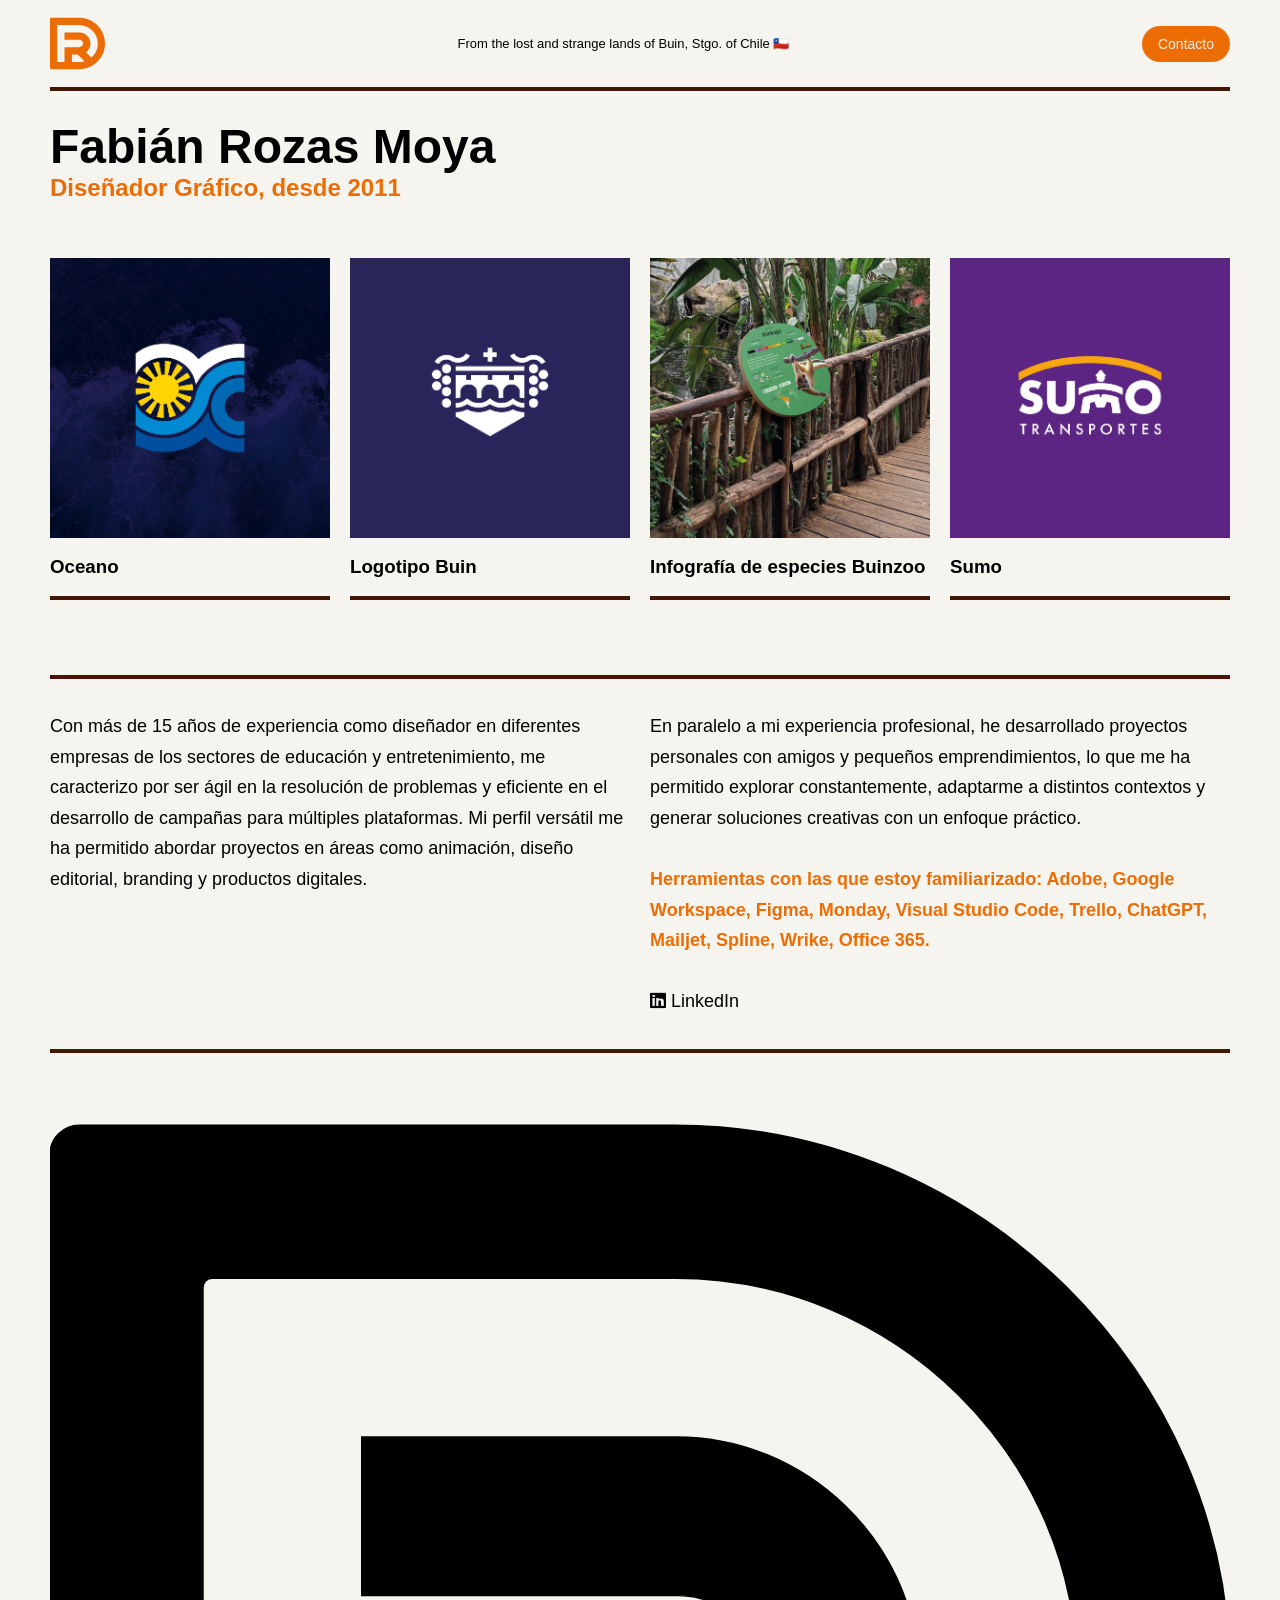
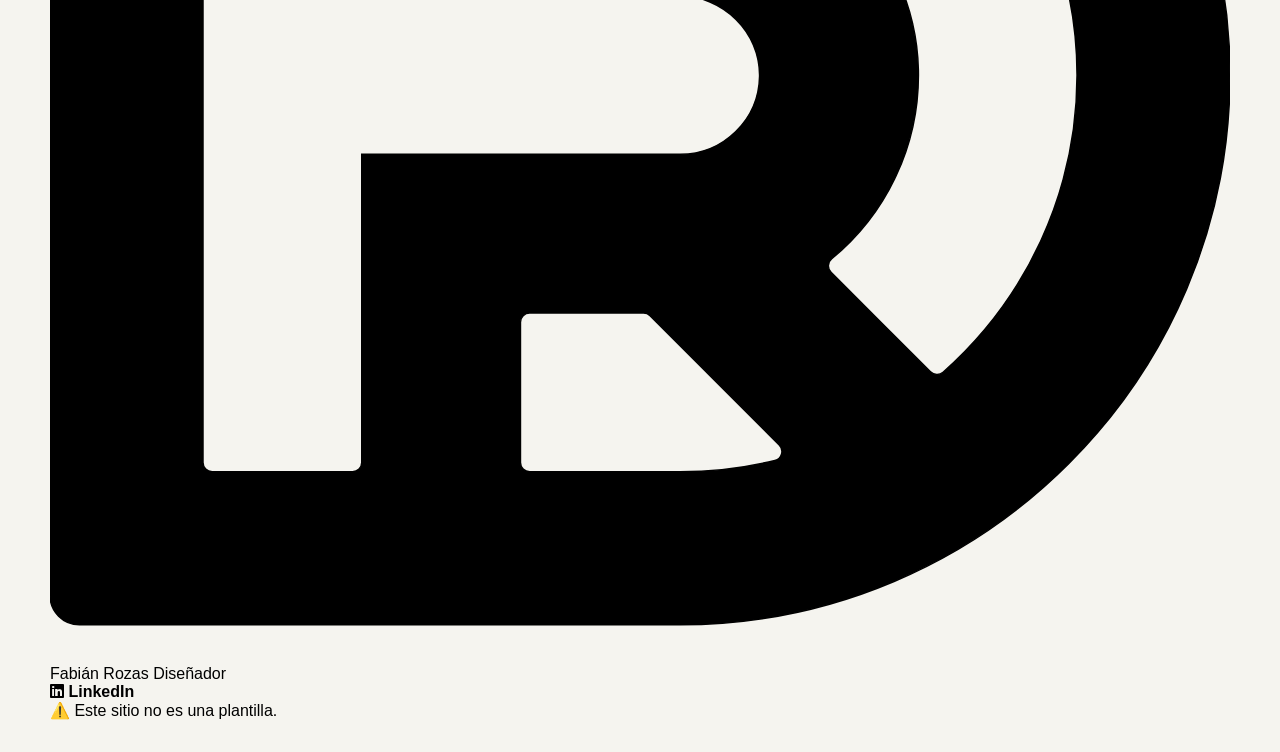
==== index.html @ 850af63e "Update index.html reemplazo de nueva estructura Footer" ====
<html lang="es">
<head>
  <meta charset="UTF-8" />
  <meta name="viewport" content="width=device-width, initial-scale=1.0" />
  <title>Fabián Rozas - Diseñador</title>
<link rel="icon" type="fav.svg" href="img/fav.svg">
<link rel="stylesheet" href="https://cdnjs.cloudflare.com/ajax/libs/font-awesome/6.5.0/css/all.min.css">
  <link rel="stylesheet" href="style.css" />
</head>

<body class="body-container">
  <!-- HEADER -->
  <header class="header container">
    <div class="header-inner">
      <a href="index.html">
        <div class="logo">
  <svg xmlns="http://www.w3.org/2000/svg" viewBox="0 0 800 800" style="width:55px;">
    <defs>
      <style>.st0 { fill: currentColor; stroke: currentColor; stroke-miterlimit: 10; }</style>
    </defs>
    <path class="st0" d="M19.95,772.76h407.29c205.6,0,372.86-167.32,372.76-372.95-.1-204.92-171.06-372.57-375.98-372.57H19.95C8.93,27.24,0,36.17,0,47.19v705.62c0,11.02,8.93,19.95,19.95,19.95ZM491.47,661.31c-20.58,5.04-42.09,7.73-64.22,7.73h-102.04c-3.45,0-6.25-2.8-6.25-6.25v-95.12c0-3.45,2.8-6.25,6.25-6.25h77.17c1.66,0,3.25.66,4.42,1.83l87.57,87.57c3.43,3.43,1.82,9.33-2.89,10.49ZM103.73,137.21c0-3.45,2.8-6.24,6.25-6.24h314.29c148.17,0,272.2,121.22,272.01,269.38-.1,80.08-35.21,151.95-90.82,201.17-2.45,2.17-6.18,2.02-8.5-.3-13.01-13.01-53.32-53.32-67.42-67.42-2.6-2.6-2.38-6.85.46-9.19,36.74-30.32,59.85-76.57,58.73-128.19-1.9-86.85-76.81-157.85-163.69-157.85,0,0-213.69,0-213.69,0v107.61h214.69c30.16,0,55.58,24.68,55.01,54.84-.55,29.23-24.41,52.76-53.77,52.77,0,0-215.93,0-215.93,0v208.98c0,3.45-2.8,6.25-6.25,6.25h-95.12c-3.45,0-6.25-2.78-6.25-6.23V137.21Z"/>
  </svg>
</div>
      </a>
      <p class="location">From the lost and strange lands of Buin, Stgo. of Chile 🇨🇱</p>
      <a href="https://wa.me/qr/6H3SVH5NXEW7H1"><button class="btn">Contacto</button></a>
    </div>
  </header>

  <!-- HERO -->
    <section class="container">
    <div class="hero-left">
      <h1>Fabián Rozas Moya</h1>
      <h2>Diseñador Gráfico, desde 2011</h2>
    </div>
  </section>

  <!-- PROYECTOS -->
  <main class="container">
    <section id="proyectos" class="grid"></section>
  </main>

    <!-- BIO -->
  <section class="bio container">
    <div class="bio-col">
      <p>
        Con más de 15 años de experiencia como diseñador en diferentes empresas de los sectores de educación y entretenimiento, me caracterizo por ser ágil en la resolución de problemas y eficiente en el desarrollo de campañas para múltiples plataformas. Mi perfil versátil me ha permitido abordar proyectos en áreas como animación, diseño editorial, branding y productos digitales.</p><br>
    </div>

    <div class="bio-col">
      <p>
       En paralelo a mi experiencia profesional, he desarrollado proyectos personales con amigos y pequeños emprendimientos, lo que me ha permitido explorar constantemente, adaptarme a distintos contextos y generar soluciones creativas con un enfoque práctico.</p>
      <p class="tools"><br>
        <strong>Herramientas con las que estoy familiarizado: Adobe, Google Workspace, Figma, Monday, Visual Studio Code, Trello, ChatGPT, Mailjet, Spline, Wrike, Office 365.</strong><p><br>
  <a href="https://www.linkedin.com/in/fabianrozas/" target="_blank">
    <i class="fa-brands fa-linkedin"></i> LinkedIn</a>
</p>
      </p>
    </div>
  </section>

    <!-- FOOTER -->
<footer class="footer container">
  <div class="footer-left">
    <div class="logo"><img src="img/logo-frd.svg" alt="Logotipo FRD"></div>
    <span class="name">Fabián Rozas Diseñador</span>
  </div>

  <div class="divider"></div>

  <div class="footer-center"><strong>
  <a href="https://www.linkedin.com/in/fabianrozas/" target="_blank">
    <i class="fa-brands fa-linkedin"></i> LinkedIn</a></strong>
  </div>

  <div class="footer-right">
    <span>⚠️ Este sitio no es una plantilla.</span>
  </div>
</footer>


  <!-- JS -->
  <script src="app.js"></script>
</body>
</html>
---- style.css ----
:root {
  --bg: #F5F4EF;
  --accent: #ed6d05;
  --text: #000;
  --muted: #fdde8a; 
  --line: #451603;
}

* {
    margin: 0;
    padding: 0;
    box-sizing: border-box;
    text-decoration: none;
}

a {
  color:var(--text);
}

body {
  font-family: "Helvetica Neue", Helvetica, Arial, sans-serif;
  background-color:var(--bg);
}

.body-container {
  padding: 0 50px;
}

.header {
  padding: 16px 0;
  border-bottom: 4px solid var(--line);
}

.logo svg {
  color:var(--accent);
}

.header-inner {
  display: grid;
  grid-template-columns: auto 1fr auto;
  align-items: center;
  align-content: center;
}

.location {
  text-align: center;
  font-size: 13px;
  color: var(--text);
}

.container {
 max-width: 1240px;
 margin: auto;
 
}

img {
  max-width: 100%;
  height: auto;
}

.hero {
  display: grid;
  grid-template-columns: 1fr auto;
  align-items: center;
  padding: 28px 0 28px;
  align-items: end;
}

.hero-left {
  align-items: center;
  padding: 28px 0 28px;
  align-items: end;
}

.hero-left h1 {
  color:var(--text);
  font-size: 3rem;
  margin: 0;
}

.hero-left h2 {
  color:var(--accent);
  
}

.hero p {
  margin-bottom: 16px;
  font-size: 18px;
  line-height: 1.7;
  font-weight: 500;
  color: var(--text);
}

.btn {
  color:#F3F2EE;
  background: var(--accent);
  border: none;
  padding: 10px 16px;
  border-radius: 999px;
  font-size: 14px;
  cursor: pointer;
  align-self: flex-start;
}

.grid {
  display: grid;
  grid-template-columns: repeat(auto-fit, minmax(280px, 1fr));
  gap: 20px;
  padding: 28px 0 75px;
}

.card {
  overflow: hidden;
  cursor: pointer;
  transition: 0.3s ease;
}

.card img {
  width: 100%;
  aspect-ratio: 1 / 1;
  display: block;
  object-fit: cover;
}

.card h3 {
  padding: 18px 0 18px;
  border-bottom: 4px solid var(--line);
}

.card p {
  margin: 0;
  opacity: 0.6;
}

.card:hover {
  transform: scale(1.03);
}

.galeria {
  display: grid;
  justify-items: center;
  grid-template-columns: 1fr;
  gap: 20px;
  padding: 20px 0;
}

/* BIO */
.bio {
  display: grid;
  grid-template-columns: 1fr 1fr;
  gap: 20px;
  padding: 32px 0;
  border-top: 4px solid var(--line);
  border-bottom: 4px solid var(--line);
}

.bio p {
  font-size: 18px;
  line-height: 1.7;
  font-weight: 500;
  color: var(--text);
}

.bio strong {
  color: var(--accent);
}

/* FOOTER */
.footer {
  padding: 32px 0;
}

.footer-inner {
  text-align: center;
}

.back-btn {
  display: inline-block;
  margin: 20px 0;
  text-decoration: none;
  color: var(--accent);
  font-size: 14px;
}


/* ----------------------------- TABLET -----------------------------*/

@media (max-width: 1024px) {

  .body-container {
    padding: 0 15px;
  }
  .bio {
    grid-template-columns: 1fr;
  }

  .hero h1 {
    font-size: 3rem;
    margin: 0;
    padding: 18px 0px;
  }

    .hero h2 {
    margin: 0;
    padding: 0 0 18px;
  }

}

/* ----------------------------- MOBILE ----------------------------- */
@media (max-width: 640px) {

 .location {
    display: none;
  }

.hero-left {
  text-align: center;
  align-items: center;
  padding: 28px 0 28px;
  align-items: end;
}

.hero-left h1 {
  color: var(--text);
  font-size: 38px;
  line-height: 1;
  margin: 0 0 8px;
}
  
  .header-inner {
    display: flex;
    grid-template-columns: 1fr 1fr;
    text-align: center;
    height: auto;
    justify-content: space-between;
  }

  .hero {
    grid-template-columns: 1fr;
    gap: 20px;
    text-align: center;
  }

  .avatar {
    margin: 0 auto;
  }

  .hero p {
    text-align: left;
}

  .hero h1 {
    font-size: 32px;
    text-align: left;
  }

  .hero h2 {
    font-size: 18px;
  }

  .works {
    grid-template-columns: 1fr;
  }
  

}
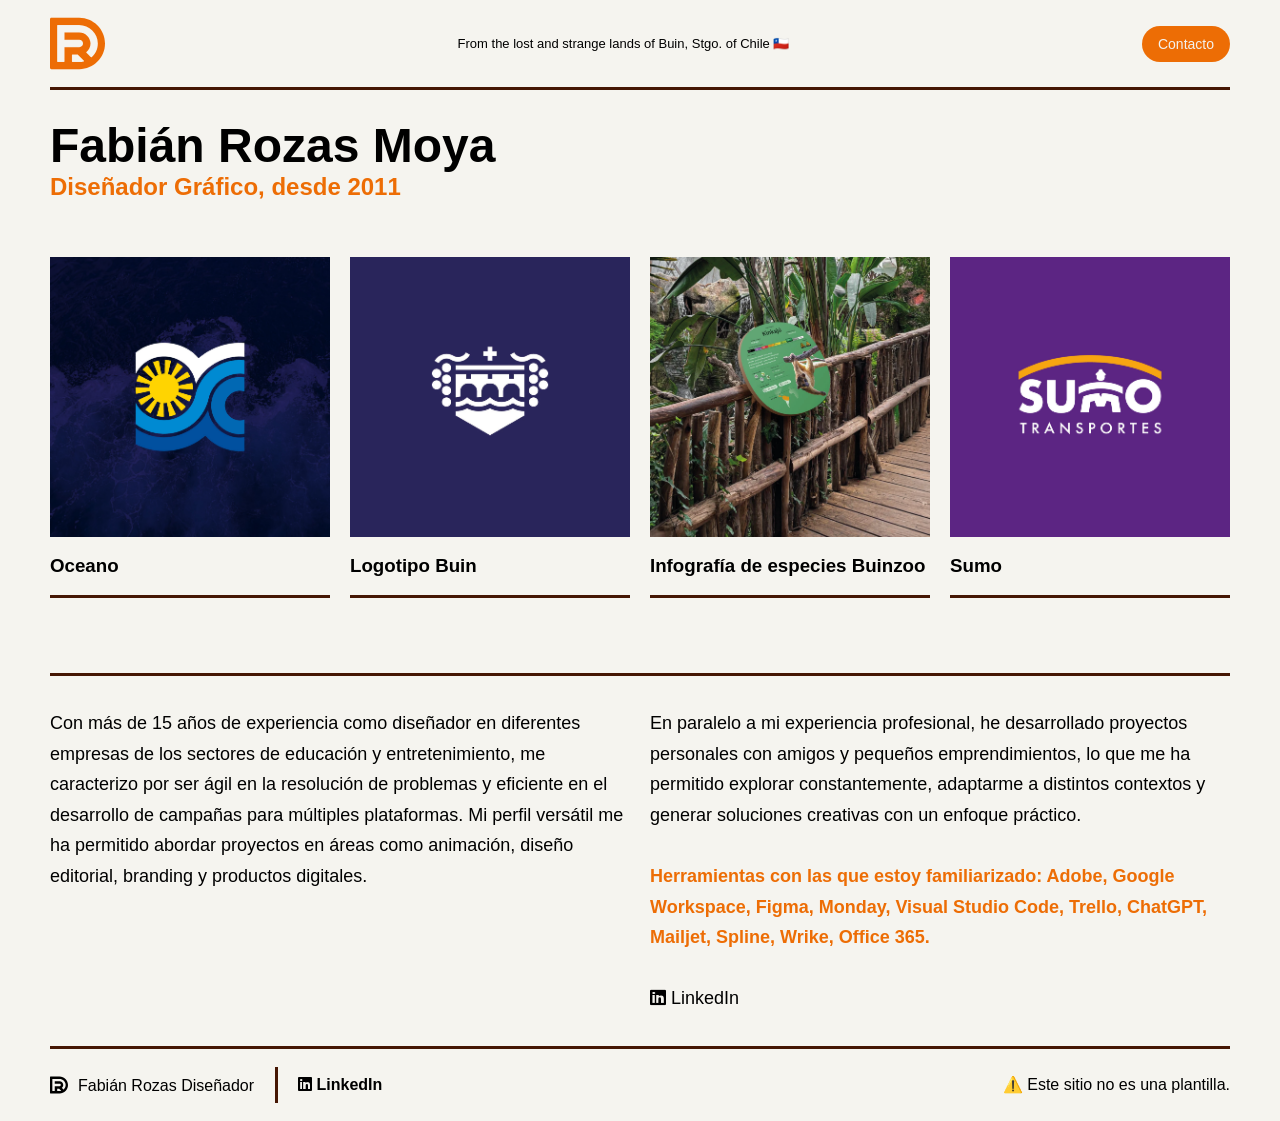
==== commit 9c8bd427: "Update index.html" ====
--- a/index.html
+++ b/index.html
@@ -62,7 +62,7 @@
     <!-- FOOTER -->
 <footer class="footer container">
   <div class="footer-left">
-    <div class="logo"><img src="img/logo-frd.svg" alt="Logotipo FRD"></div>
+    <div class="logo-footer"><img src="img/logo-frd.svg" alt="Logotipo FRD"></div>
     <span class="name">Fabián Rozas Diseñador</span>
   </div>
 
--- a/style.css
+++ b/style.css
@@ -3,7 +3,8 @@
   --accent: #ed6d05;
   --text: #000;
   --muted: #fdde8a; 
-  --line: #451603;
+  --line: 3px solid #451603;
+  
 }
 
 * {
@@ -28,7 +29,7 @@
 
 .header {
   padding: 16px 0;
-  border-bottom: 4px solid var(--line);
+  border-bottom: var(--line);
 }
 
 .logo svg {
@@ -125,7 +126,7 @@
 
 .card h3 {
   padding: 18px 0 18px;
-  border-bottom: 4px solid var(--line);
+  border-bottom: var(--line);
 }
 
 .card p {
@@ -151,8 +152,8 @@
   grid-template-columns: 1fr 1fr;
   gap: 20px;
   padding: 32px 0;
-  border-top: 4px solid var(--line);
-  border-bottom: 4px solid var(--line);
+  border-top: var(--line);
+  border-bottom: var(--line);
 }
 
 .bio p {
@@ -168,11 +169,49 @@
 
 /* FOOTER */
 .footer {
-  padding: 32px 0;
-}
-
-.footer-inner {
-  text-align: center;
+  color: var(--text);
+  display: flex;
+  align-items: center;
+  justify-content: space-between;
+  padding: 18px 0;
+  font-size: 16px;
+  font-weight: 500;
+}
+
+/* LEFT */
+.footer-left {
+  display: flex;
+  align-items: flex-end;
+  gap: 10px;
+}
+
+.logo-footer {
+  width: 18px;
+  height: 21px;
+  display: flex;
+  align-items: center;
+  justify-content: center;
+  font-weight: bold;
+}
+
+/* DIVIDER */
+.divider {
+  width: 4px;
+  height: 36px;
+  border-right: var(--line);
+  margin: 0 20px;
+}
+
+/* CENTER */
+.footer-center {
+  display: flex;
+  align-items: center;
+}
+
+/* RIGHT */
+.footer-right {
+  margin-left: auto;
+  text-align: right;
 }
 
 .back-btn {
@@ -183,6 +222,14 @@
   font-size: 14px;
 }
 
+.back-btn {
+  display: inline-block;
+  margin: 20px 0;
+  text-decoration: none;
+  color: var(--accent);
+  font-size: 14px;
+}
+
 
 /* ----------------------------- TABLET -----------------------------*/
 
@@ -213,6 +260,10 @@
 
  .location {
     display: none;
+  }
+  
+ .name {
+  display: none;
   }
 
 .hero-left {
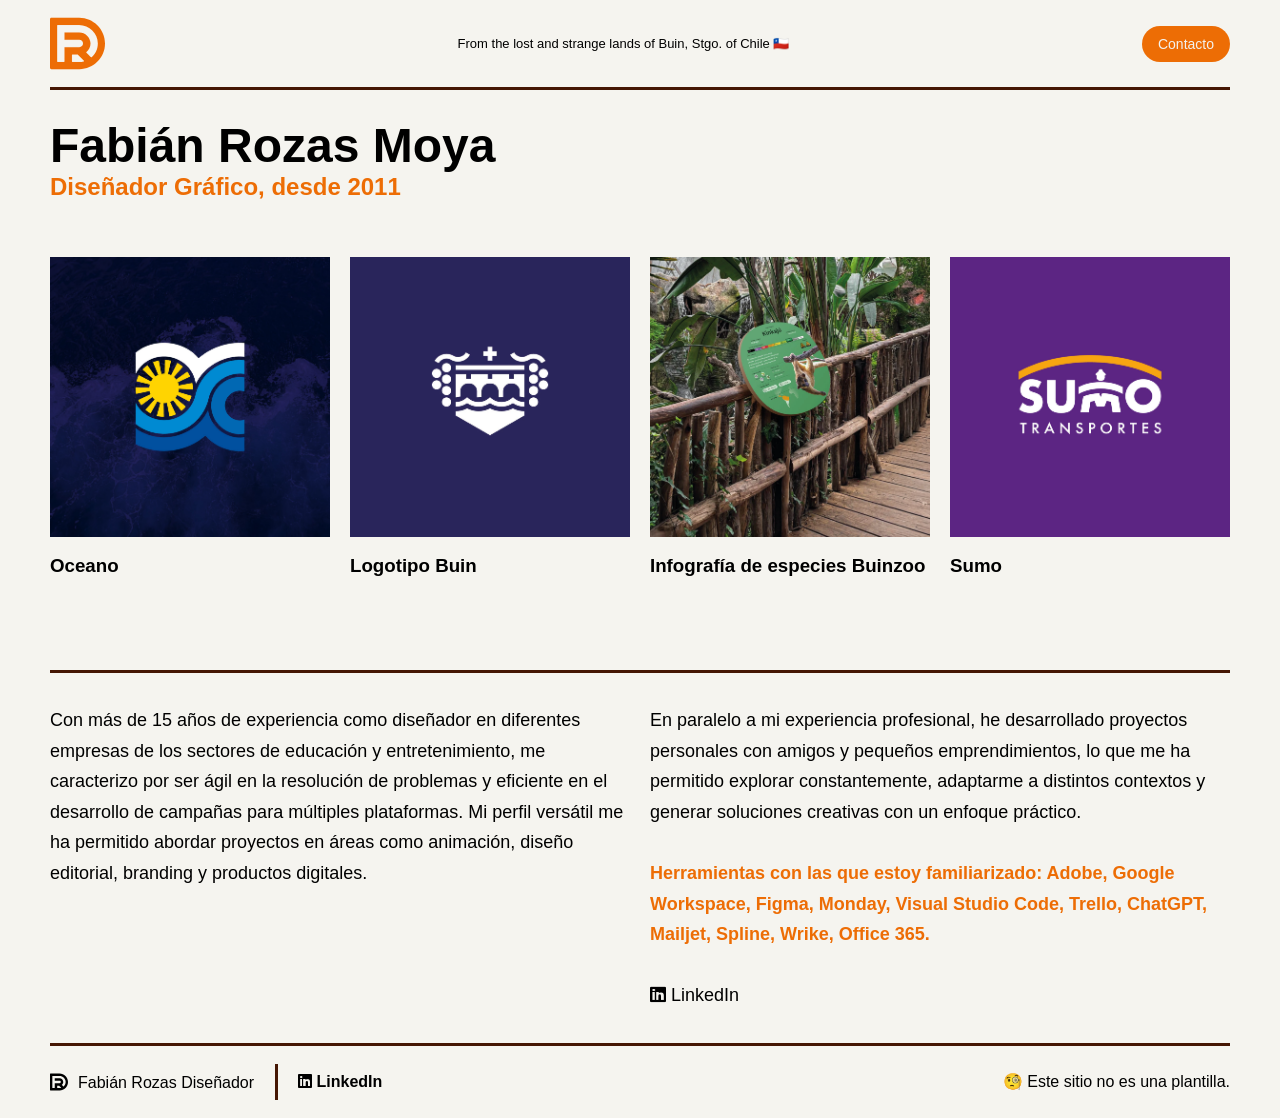
==== commit d6fde9ab: "Update index.html" ====
--- a/index.html
+++ b/index.html
@@ -74,7 +74,7 @@
   </div>
 
   <div class="footer-right">
-    <span>⚠️ Este sitio no es una plantilla.</span>
+    <span>🧐 Este sitio no es una plantilla.</span>
   </div>
 </footer>
 
--- a/style.css
+++ b/style.css
@@ -126,7 +126,6 @@
 
 .card h3 {
   padding: 18px 0 18px;
-  border-bottom: var(--line);
 }
 
 .card p {
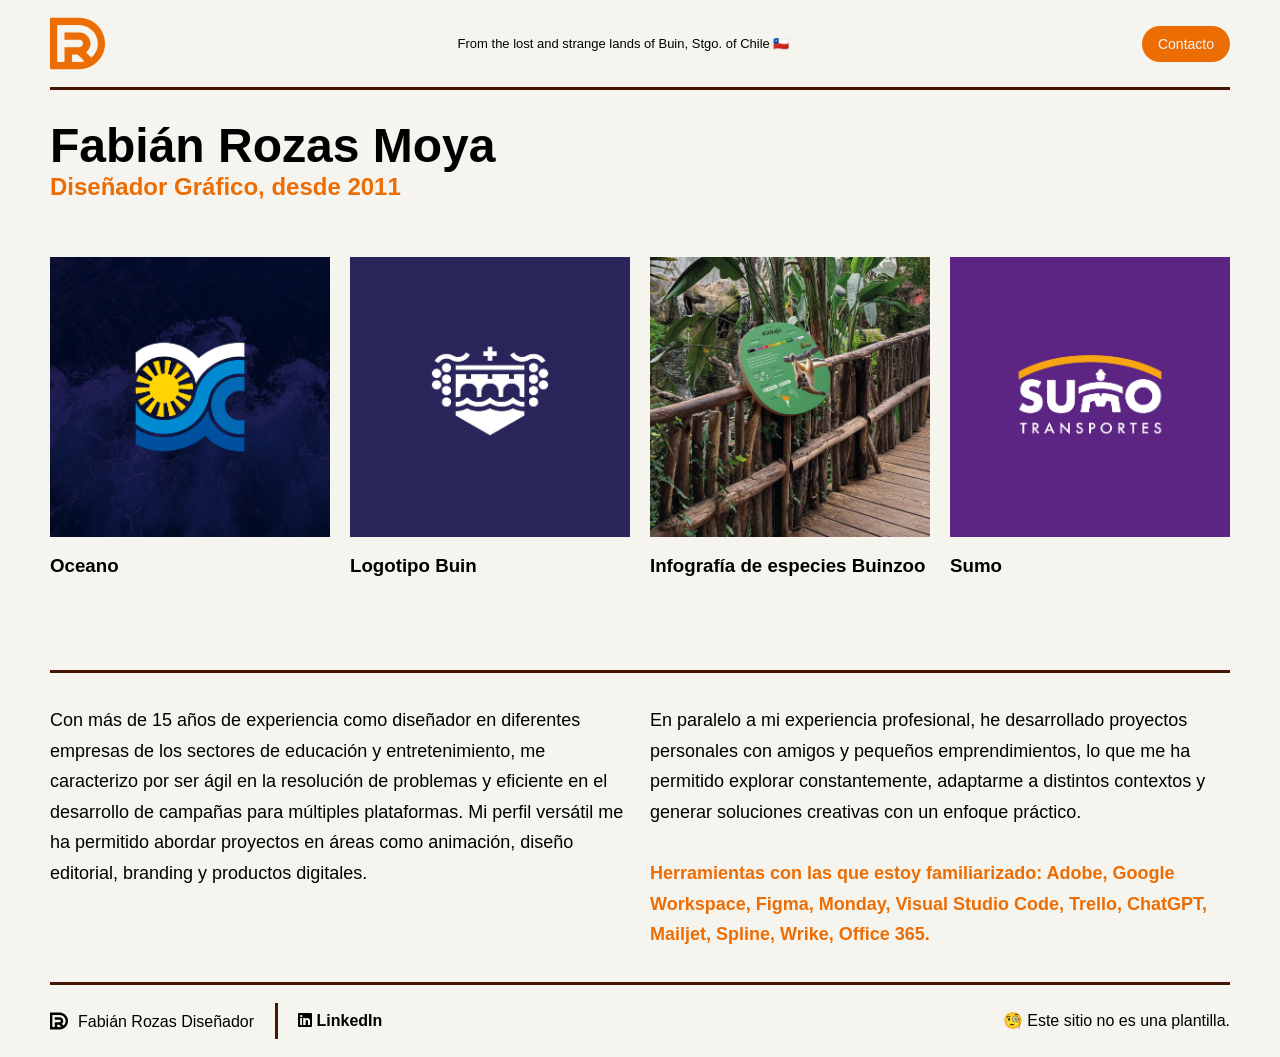
==== commit f3b47792: "Update index.html" ====
--- a/index.html
+++ b/index.html
@@ -51,10 +51,7 @@
       <p>
        En paralelo a mi experiencia profesional, he desarrollado proyectos personales con amigos y pequeños emprendimientos, lo que me ha permitido explorar constantemente, adaptarme a distintos contextos y generar soluciones creativas con un enfoque práctico.</p>
       <p class="tools"><br>
-        <strong>Herramientas con las que estoy familiarizado: Adobe, Google Workspace, Figma, Monday, Visual Studio Code, Trello, ChatGPT, Mailjet, Spline, Wrike, Office 365.</strong><p><br>
-  <a href="https://www.linkedin.com/in/fabianrozas/" target="_blank">
-    <i class="fa-brands fa-linkedin"></i> LinkedIn</a>
-</p>
+        <strong>Herramientas con las que estoy familiarizado: Adobe, Google Workspace, Figma, Monday, Visual Studio Code, Trello, ChatGPT, Mailjet, Spline, Wrike, Office 365.</strong></p>
       </p>
     </div>
   </section>
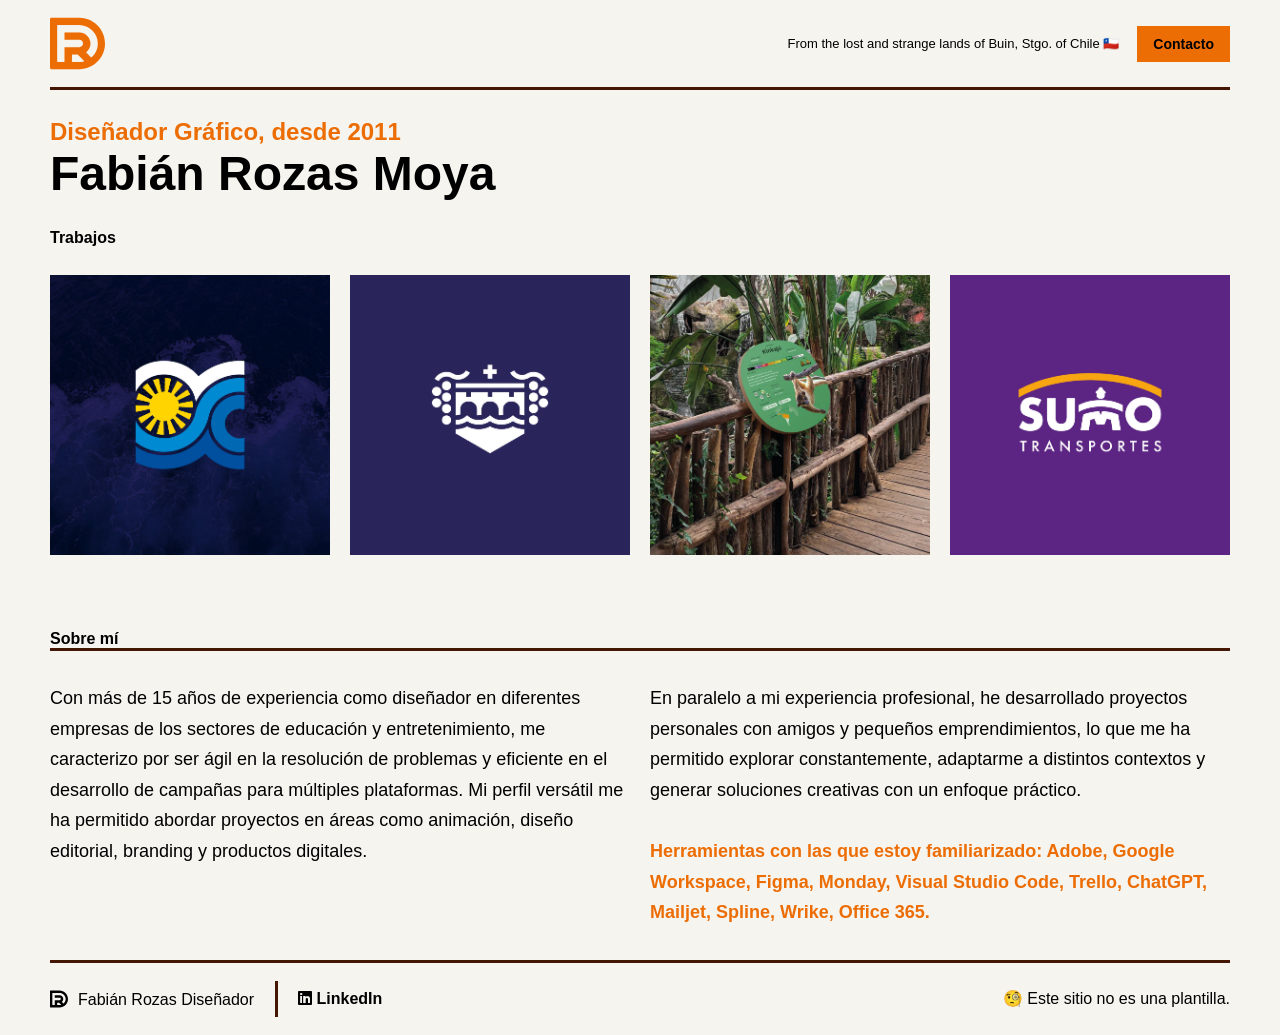
==== commit b131ddfc: "Update index.html" ====
--- a/index.html
+++ b/index.html
@@ -30,17 +30,19 @@
   <!-- HERO -->
     <section class="container">
     <div class="hero-left">
+      <h2>Diseñador Gráfico, desde 2011</h2>
       <h1>Fabián Rozas Moya</h1>
-      <h2>Diseñador Gráfico, desde 2011</h2>
     </div>
   </section>
 
   <!-- PROYECTOS -->
   <main class="container">
+    <h4>Trabajos</h4>
     <section id="proyectos" class="grid"></section>
   </main>
 
     <!-- BIO -->
+  <div class="container"><h4>Sobre mí</h4></div>
   <section class="bio container">
     <div class="bio-col">
       <p>
--- a/style.css
+++ b/style.css
@@ -44,7 +44,8 @@
 }
 
 .location {
-  text-align: center;
+  text-align: right;
+  padding: 0 18;
   font-size: 13px;
   color: var(--text);
 }
@@ -94,16 +95,16 @@
 }
 
 .btn {
-  color:#F3F2EE;
+  color: black;
   background: var(--accent);
   border: none;
   padding: 10px 16px;
-  border-radius: 999px;
+  font-weight: 900;
   font-size: 14px;
   cursor: pointer;
   align-self: flex-start;
 }
-
+  
 .grid {
   display: grid;
   grid-template-columns: repeat(auto-fit, minmax(280px, 1fr));
@@ -115,26 +116,66 @@
   overflow: hidden;
   cursor: pointer;
   transition: 0.3s ease;
+  position: relative;
+}
+
+.card-img-wrapper {
+  position: relative;
+  overflow: hidden;
+  aspect-ratio: 1 / 1;
 }
 
 .card img {
   width: 100%;
-  aspect-ratio: 1 / 1;
+  height: 100%;
   display: block;
   object-fit: cover;
-}
-
-.card h3 {
-  padding: 18px 0 18px;
-}
-
-.card p {
+  transition: transform 0.4s ease;
+}
+
+.card-overlay {
+  position: absolute;
+  inset: 0;
+  background-color: var(--accent);
+  display: flex;
+  flex-direction: column;
+  justify-content: flex-end;
+  padding: 24px 20px;
+  opacity: 0;
+  transition: opacity 0.35s ease;
+}
+
+.card-overlay h3 {
+  color: var(--text);
+  font-size: 1.2rem;
+  margin: 0 0 6px;
+  line-height: 1.2;
+}
+
+.card-overlay p {
+  color: var(--text);
+  font-size: 13px;
   margin: 0;
-  opacity: 0.6;
-}
-
-.card:hover {
-  transform: scale(1.03);
+  font-weight: 500;
+  text-transform: uppercase;
+  letter-spacing: 0.05em;
+  display: -webkit-box;
+  -webkit-line-clamp: 2;
+  -webkit-box-orient: vertical;
+  overflow: hidden;
+}
+
+.card:hover .card-overlay {
+  opacity: 1;
+}
+
+.card:hover .card img {
+  transform: scale(1.04);
+}
+
+.card-title {
+  padding: 14px 0 18px;
+  font-size: 1rem;
 }
 
 .galeria {
@@ -152,7 +193,6 @@
   gap: 20px;
   padding: 32px 0;
   border-top: var(--line);
-  border-bottom: var(--line);
 }
 
 .bio p {
@@ -168,6 +208,7 @@
 
 /* FOOTER */
 .footer {
+  border-top: var(--line);
   color: var(--text);
   display: flex;
   align-items: center;
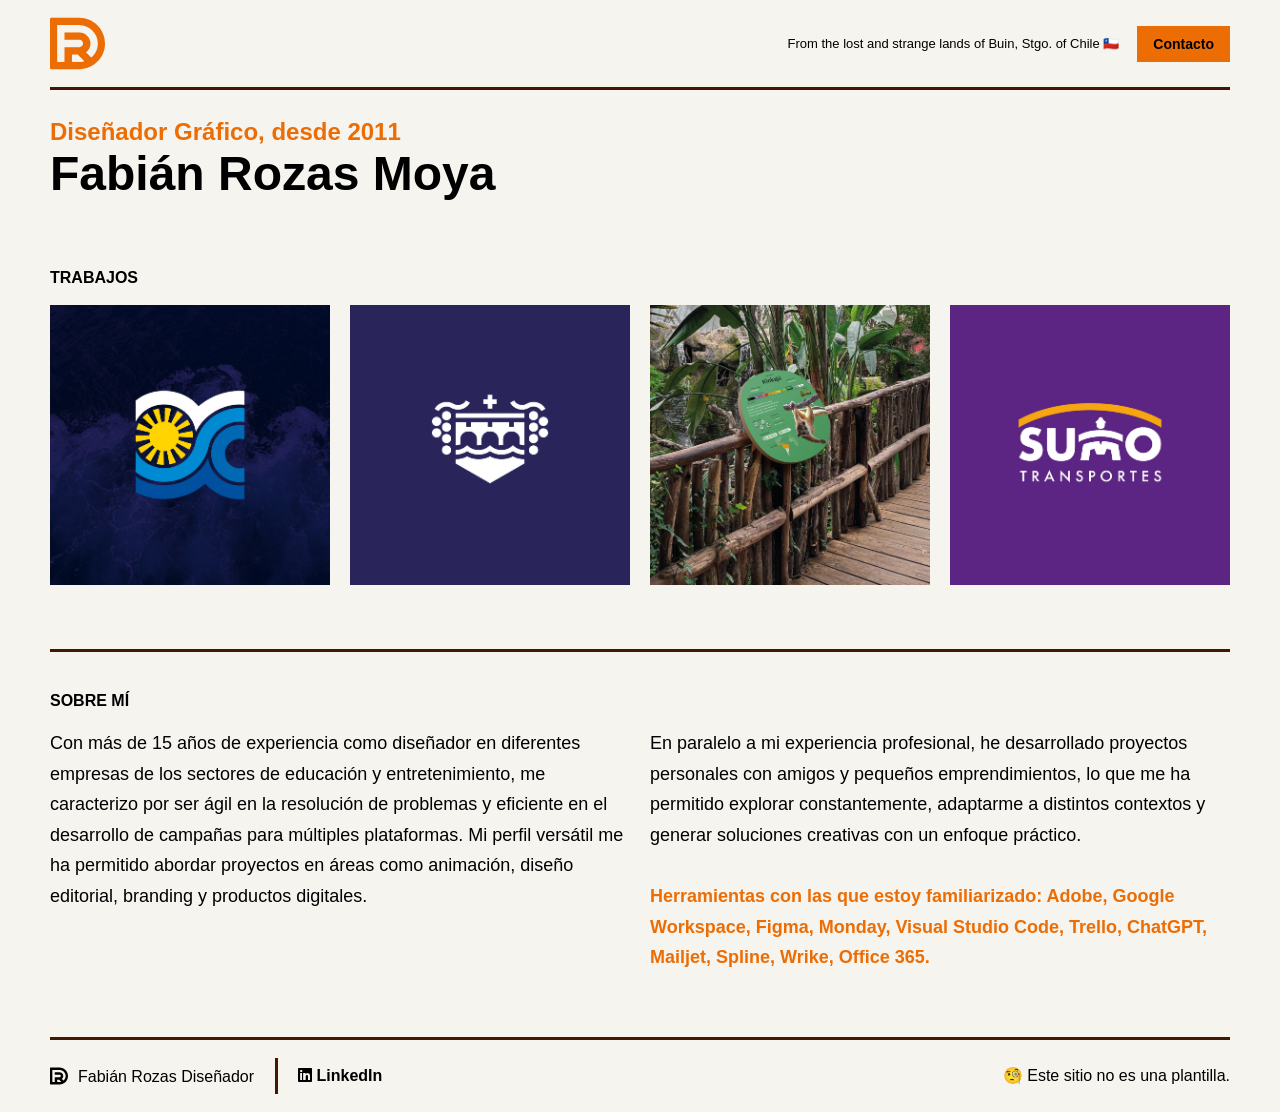
==== commit 99dcbc22: "Update index.html" ====
--- a/index.html
+++ b/index.html
@@ -22,7 +22,7 @@
   </svg>
 </div>
       </a>
-      <p class="location">From the lost and strange lands of Buin, Stgo. of Chile 🇨🇱</p>
+      <p class="location">From the lost and strange lands of <a href="https://maps.app.goo.gl/gacgxdvNMisrC7eH9">Buin</a>, Stgo. of Chile 🇨🇱</p>
       <a href="https://wa.me/qr/6H3SVH5NXEW7H1"><button class="btn">Contacto</button></a>
     </div>
   </header>
--- a/style.css
+++ b/style.css
@@ -4,6 +4,7 @@
   --text: #000;
   --muted: #fdde8a; 
   --line: 3px solid #451603;
+  --padding-box: 0px 0px 64px 0px;
   
 }
 
@@ -16,6 +17,11 @@
 
 a {
   color:var(--text);
+}
+
+h4 {
+  padding: 40px 0 18px 0;
+  text-transform: uppercase;
 }
 
 body {
@@ -109,7 +115,8 @@
   display: grid;
   grid-template-columns: repeat(auto-fit, minmax(280px, 1fr));
   gap: 20px;
-  padding: 28px 0 75px;
+  padding: var(--padding-box);
+  border-bottom: var(--line);
 }
 
 .card {
@@ -191,8 +198,7 @@
   display: grid;
   grid-template-columns: 1fr 1fr;
   gap: 20px;
-  padding: 32px 0;
-  border-top: var(--line);
+  padding: var(--padding-box);
 }
 
 .bio p {
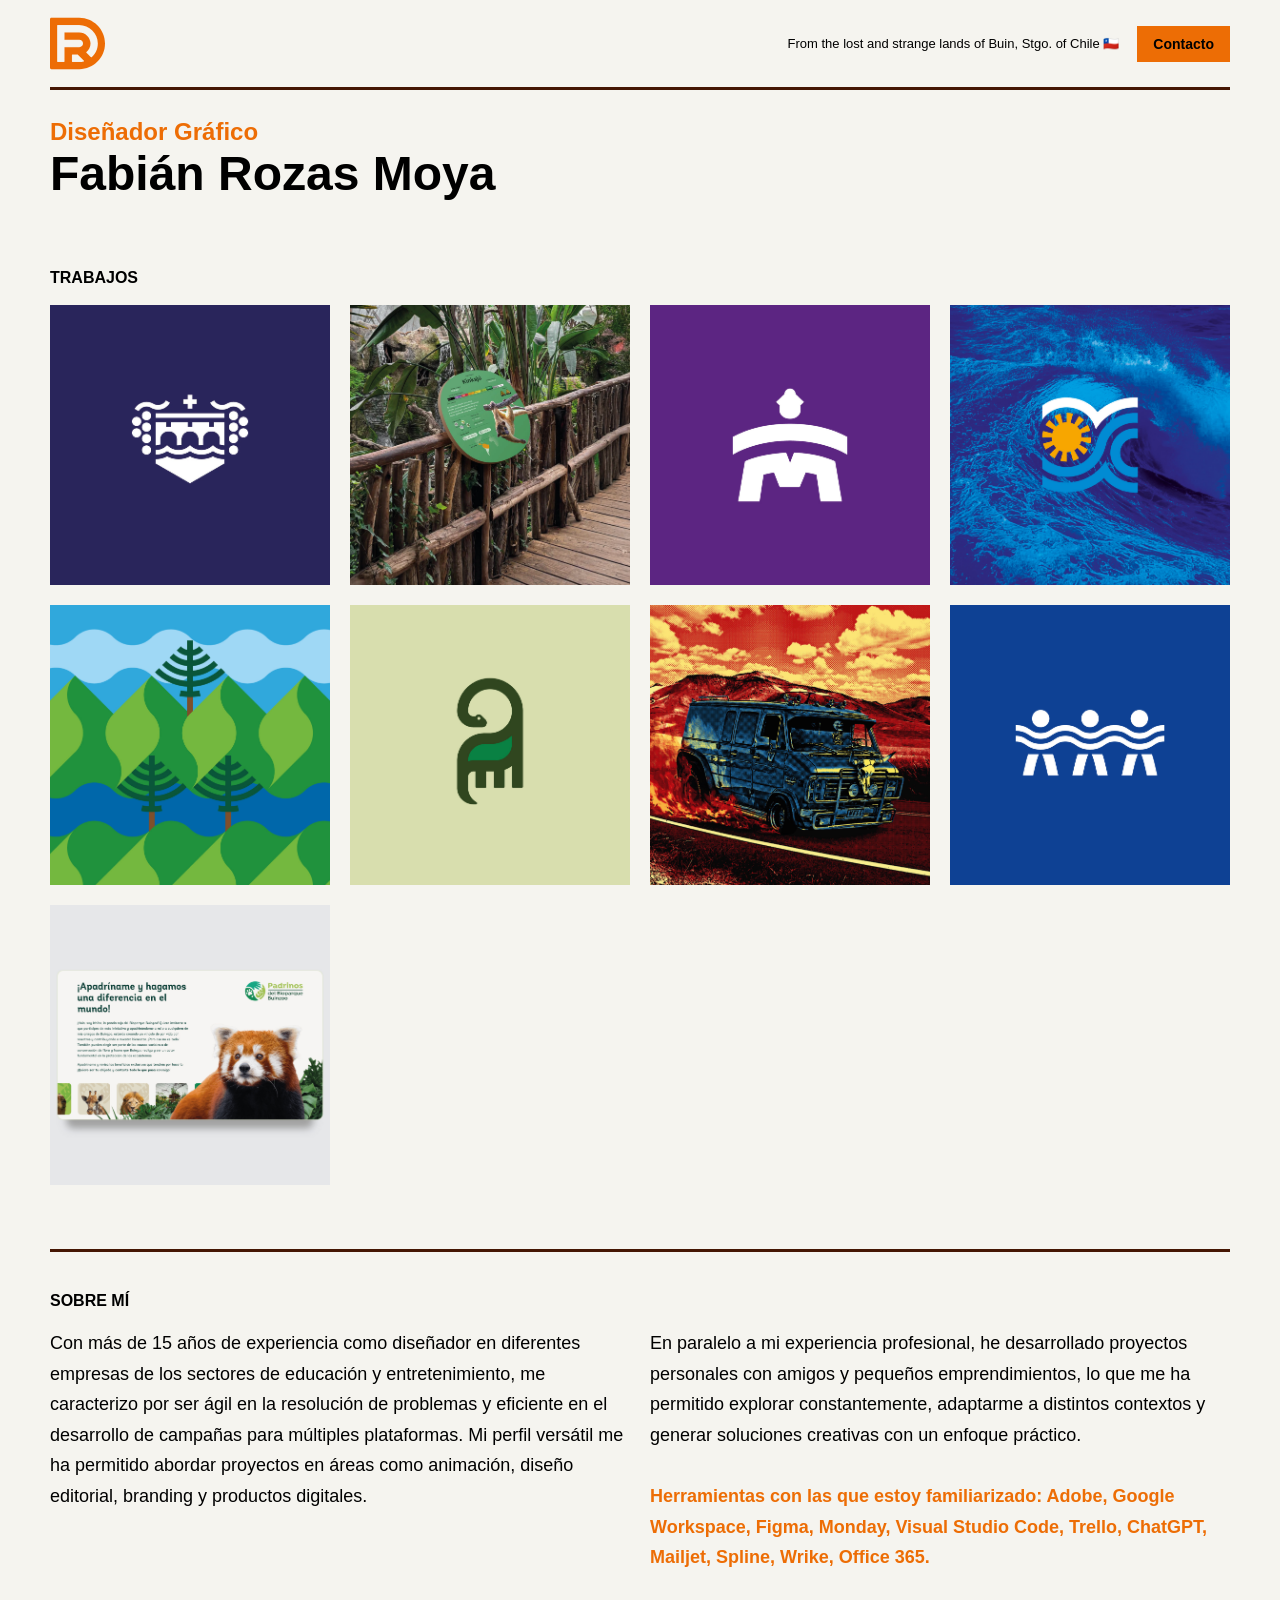
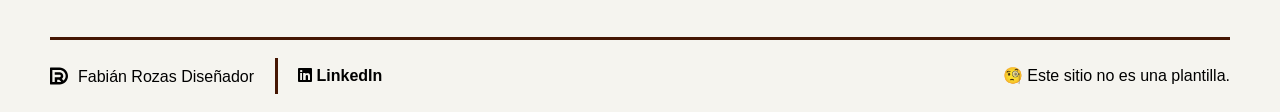
==== commit 3bb77c2b: "Update index.html" ====
--- a/index.html
+++ b/index.html
@@ -30,7 +30,7 @@
   <!-- HERO -->
     <section class="container">
     <div class="hero-left">
-      <h2>Diseñador Gráfico, desde 2011</h2>
+      <h2>Diseñador Gráfico</h2>
       <h1>Fabián Rozas Moya</h1>
     </div>
   </section>
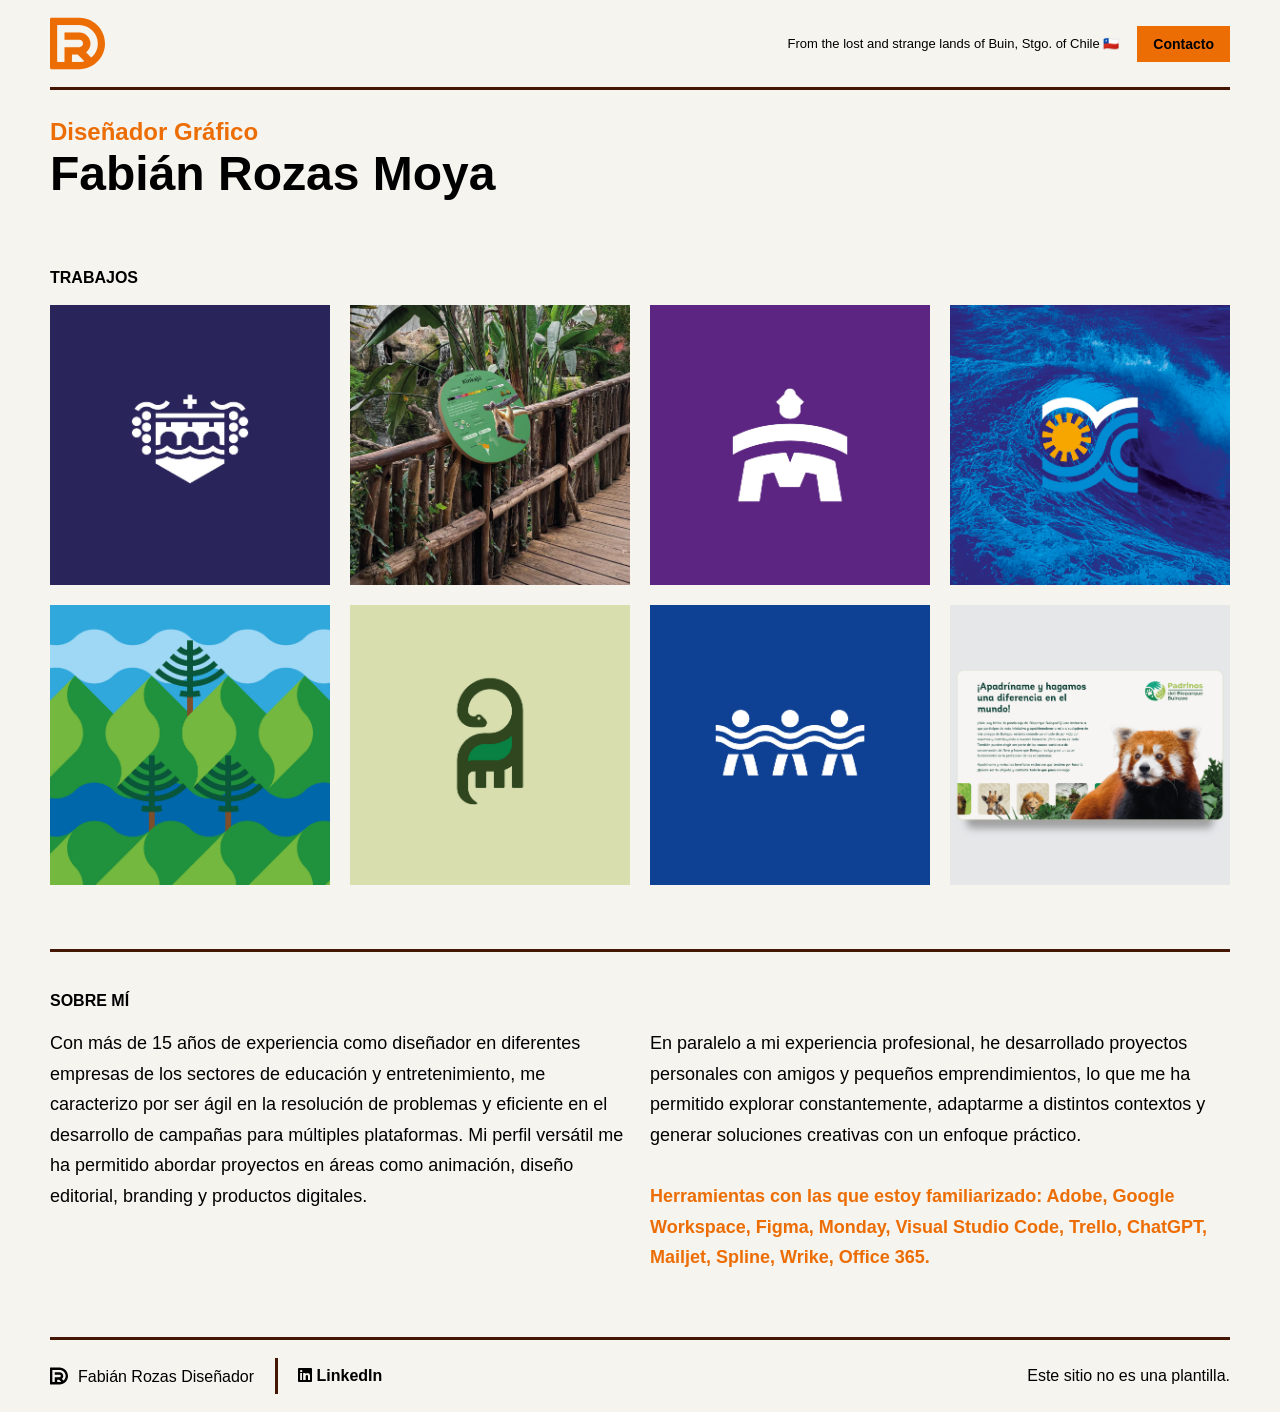
==== commit 880ad178: "Update index.html" ====
--- a/index.html
+++ b/index.html
@@ -73,7 +73,7 @@
   </div>
 
   <div class="footer-right">
-    <span>🧐 Este sitio no es una plantilla.</span>
+    <span>Este sitio no es una plantilla.</span>
   </div>
 </footer>
 
